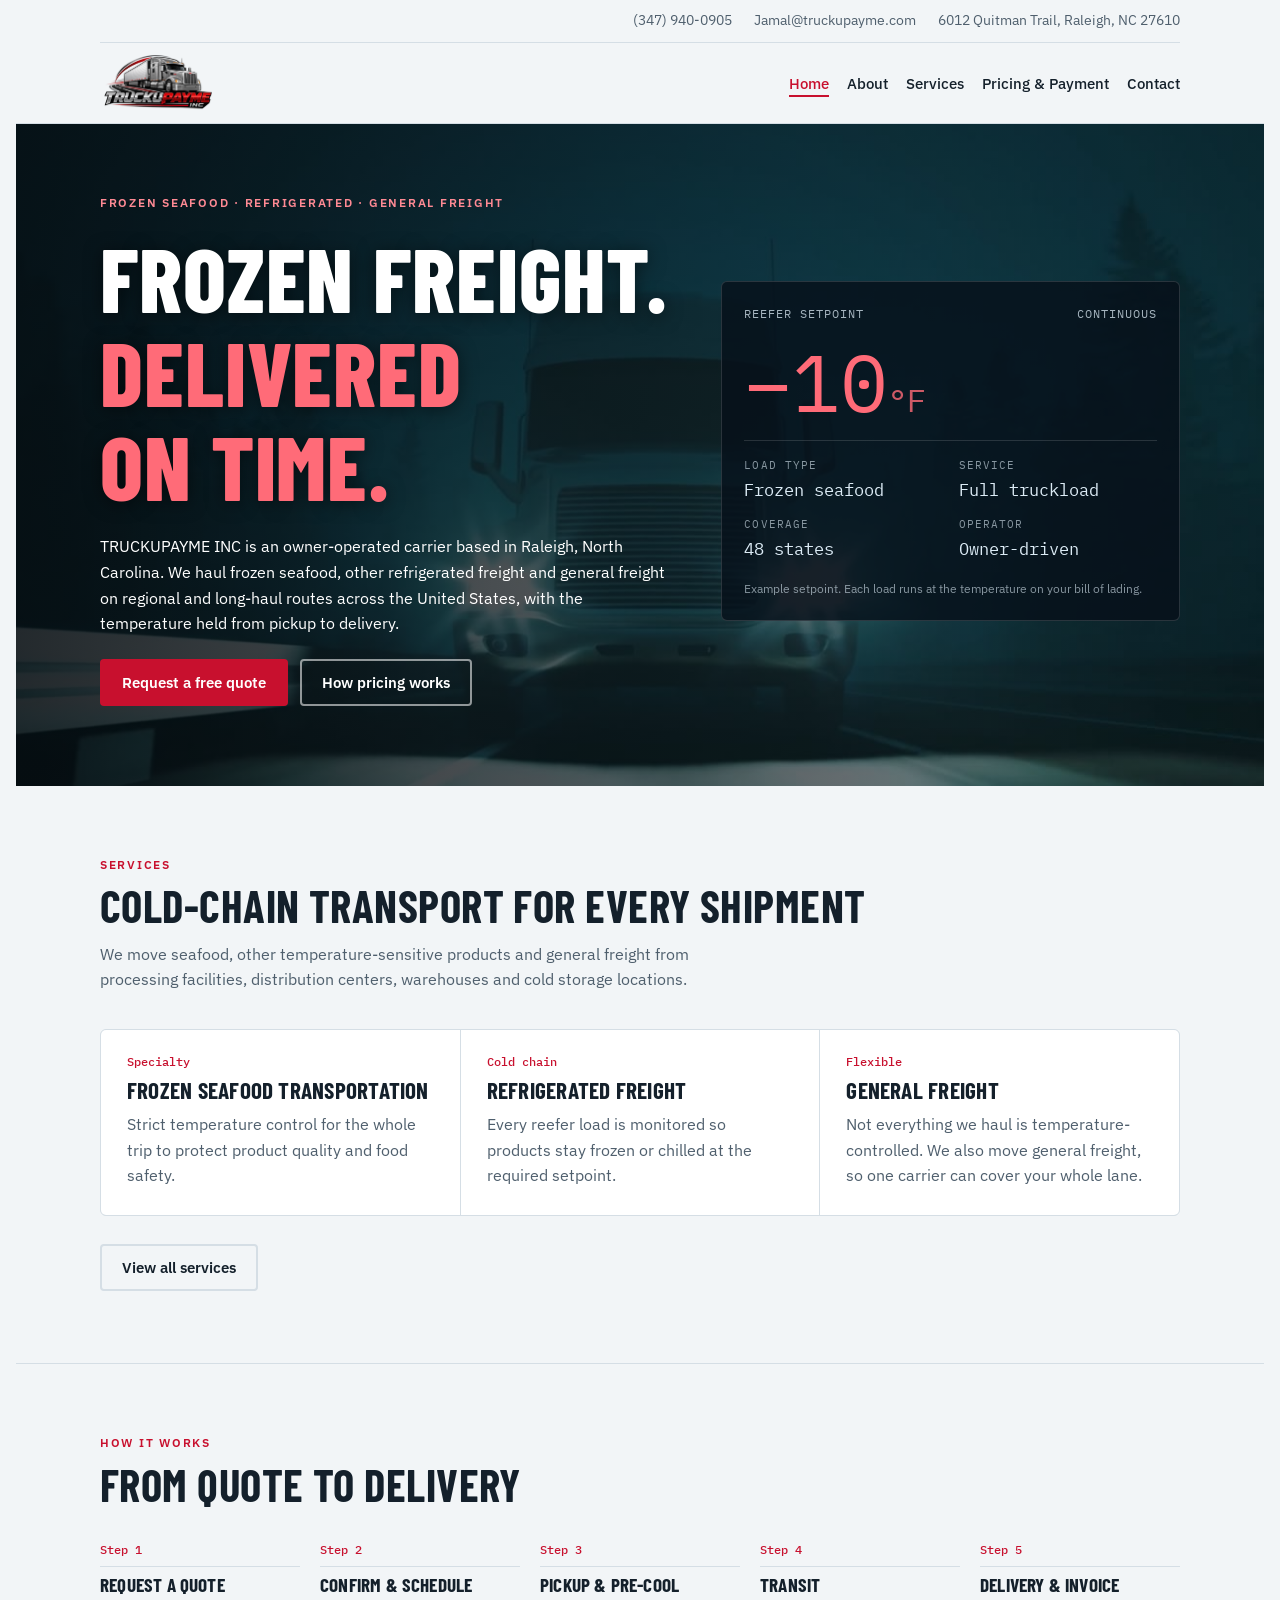
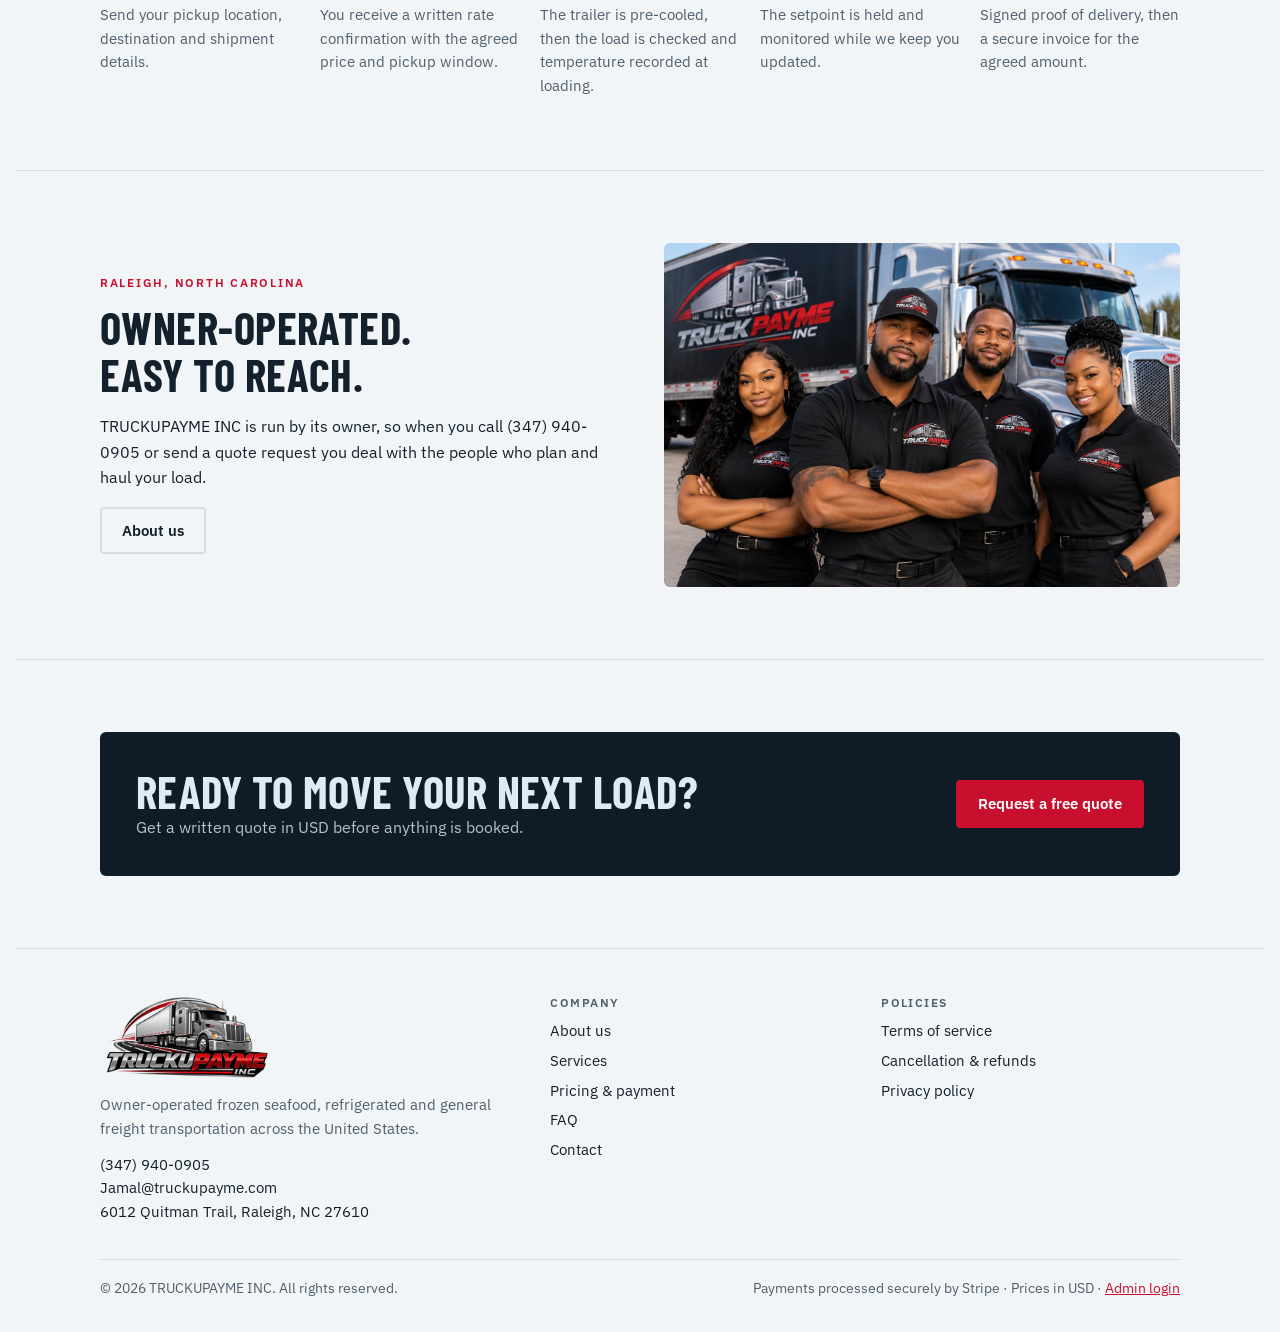
==== index.html @ 26da306a "first commit" ====
<!doctype html>
<html lang="en"><head><meta charset="utf-8"><meta name="viewport" content="width=device-width, initial-scale=1, viewport-fit=cover">
<title>TRUCKUPAYME INC</title>
<link rel="preconnect" href="https://fonts.googleapis.com"><link rel="preconnect" href="https://fonts.gstatic.com" crossorigin>
<link rel="stylesheet" href="https://fonts.googleapis.com/css2?family=Barlow+Condensed:wght@600;700;800&family=IBM+Plex+Sans:wght@400;500;600&family=IBM+Plex+Mono:wght@500&display=swap">
<link rel="stylesheet" href="styles.css">
<style>:root{padding-top:env(safe-area-inset-top,0px);padding-bottom:env(safe-area-inset-bottom,0px)}body{margin:0}img{max-width:100%}[hidden]{display:none!important}</style></head><body>
<div class="wrap topbar" aria-label="Contact details">
  <span>(347) 940-0905</span>
  <span>Jamal@truckupayme.com</span>
  <span>6012 Quitman Trail, Raleigh, NC 27610</span>
</div><header class="nav"><div class="wrap"><a class="brand" href="index.html" aria-label="TRUCKUPAYME INC home"><img class="logo" src="logo.png" alt="TRUCKUPAYME INC" width="900" height="451"></a><nav aria-label="Main"><a href="index.html" aria-current="page">Home</a><a href="about.html">About</a><a href="services.html">Services</a><a href="pricing.html">Pricing &amp; Payment</a><a href="contact.html">Contact</a></nav></div></header><main><section class="hero"><video class="herobg" autoplay muted loop playsinline preload="auto" poster="hero-poster.jpg" aria-hidden="true" tabindex="-1"><source src="hero.mp4" type="video/mp4"></video><div class="heroshade"></div>
  <div class="wrap">
    <div class="hero-copy">
      <span class="eyebrow">Frozen seafood · Refrigerated · General freight</span>
      <h1>Frozen freight. <em>Delivered on time.</em></h1>
      <p>TRUCKUPAYME INC is an owner-operated carrier based in Raleigh, North Carolina. We haul frozen seafood, other refrigerated freight and general freight on regional and long-haul routes across the United States, with the temperature held from pickup to delivery.</p>
      <div class="actions">
        <a class="btn btn-primary" href="contact.html">Request a free quote</a>
        <a class="btn btn-ghost" href="pricing.html">How pricing works</a>
      </div>
    </div>
    <aside class="reefer" aria-label="Example reefer unit readout">
      <div class="row"><span>Reefer setpoint</span><span>Continuous</span></div>
      <div class="temp">−10<span>°F</span></div>
      <dl>
        <div><dt>Load type</dt><dd>Frozen seafood</dd></div>
        <div><dt>Service</dt><dd>Full truckload</dd></div>
        <div><dt>Coverage</dt><dd>48 states</dd></div>
        <div><dt>Operator</dt><dd>Owner-driven</dd></div>
      </dl>
      <p class="note">Example setpoint. Each load runs at the temperature on your bill of lading.</p>
    </aside>
  </div>
</section><section >
  <div class="wrap">
    <div class="head">
      <span class="eyebrow">Services</span>
      <h2>Cold-chain transport for every shipment</h2>
      <p class="muted">We move seafood, other temperature-sensitive products and general freight from processing facilities, distribution centers, warehouses and cold storage locations.</p>
    </div>
    <div class="svc">
      <article><span class="tag">Specialty</span><h3>Frozen seafood transportation</h3><p class="muted">Strict temperature control for the whole trip to protect product quality and food safety.</p></article>
      <article><span class="tag">Cold chain</span><h3>Refrigerated freight</h3><p class="muted">Every reefer load is monitored so products stay frozen or chilled at the required setpoint.</p></article>
      <article><span class="tag">Flexible</span><h3>General freight</h3><p class="muted">Not everything we haul is temperature-controlled. We also move general freight, so one carrier can cover your whole lane.</p></article></div>
    <p class="more"><a class="btn btn-ghost" href="services.html">View all services</a></p>
</section><section id="process">
  <div class="wrap">
    <div class="head">
      <span class="eyebrow">How it works</span>
      <h2>From quote to delivery</h2>
    </div>
    <ol class="steps">
      <li><h3>Request a quote</h3><p>Send your pickup location, destination and shipment details.</p></li>
      <li><h3>Confirm &amp; schedule</h3><p>You receive a written rate confirmation with the agreed price and pickup window.</p></li>
      <li><h3>Pickup &amp; pre-cool</h3><p>The trailer is pre-cooled, then the load is checked and temperature recorded at loading.</p></li>
      <li><h3>Transit</h3><p>The setpoint is held and monitored while we keep you updated.</p></li>
      <li><h3>Delivery &amp; invoice</h3><p>Signed proof of delivery, then a secure invoice for the agreed amount.</p></li>
    </ol>
  </div>
</section><section><div class="wrap two aboutteam"><div class="prose"><span class="eyebrow">Raleigh, North Carolina</span><h2>Owner-operated. Easy to reach.</h2><p>TRUCKUPAYME INC is run by its owner, so when you call (347) 940-0905 or send a quote request you deal with the people who plan and haul your load.</p><p><a class="btn btn-ghost" href="about.html">About us</a></p></div><figure class="photo team"><img src="team.jpg" alt="Four people in TRUCKUPAYME INC shirts standing in front of the company Peterbilt and trailer" loading="lazy"></figure></div></section><section><div class="wrap"><div class="cta"><div><h2>Ready to move your next load?</h2><p>Get a written quote in USD before anything is booked.</p></div><a class="btn btn-primary" href="contact.html">Request a free quote</a></div></div></section></main><footer>
  <div class="wrap">
    <div class="foot">
      <div>
        <a class="brand" href="index.html" aria-label="TRUCKUPAYME INC home"><img class="logo" src="logo.png" alt="TRUCKUPAYME INC" width="900" height="451"></a>
        <p class="muted" style="margin-top:12px">Owner-operated frozen seafood, refrigerated and general freight transportation across the United States.</p>
        <p style="margin-top:12px">(347) 940-0905<br>Jamal@truckupayme.com<br>6012 Quitman Trail, Raleigh, NC 27610</p>
      </div>
      <div>
        <h4>Company</h4>
        <ul><li><a href="about.html">About us</a></li><li><a href="services.html">Services</a></li><li><a href="pricing.html">Pricing &amp; payment</a></li><li><a href="contact.html#faq">FAQ</a></li><li><a href="contact.html">Contact</a></li></ul>
      </div>
      <div>
        <h4>Policies</h4>
        <ul><li><a href="terms.html">Terms of service</a></li><li><a href="refunds.html">Cancellation &amp; refunds</a></li><li><a href="privacy.html">Privacy policy</a></li></ul>
      </div>
    </div>
    <div class="legal">
      <span>© 2026 TRUCKUPAYME INC. All rights reserved.</span>
      <span>Payments processed securely by Stripe · Prices in USD · <a href="admin.html">Admin login</a></span>
    </div>
  </div>
</footer><script src="site.js"></script></body></html>
---- styles.css ----
/* Layout: signage-style condensed headings, a reefer-unit temperature readout as the hero motif, calm single-column sections, policies in full at the foot */
:root{
  --bg:#F2F5F7; --surface:#FFFFFF; --fg:#14202B; --muted:#4F5F6D; --line:#D5DEE5;
  --frost:#C8102E; --frost-soft:#FBE7EA; --amber:#E08A00; --amber-ink:#FFFFFF; --btn:#C8102E;
  --panel:#0F1C27; --panel-fg:#DCEBF5; --readout:#FF6B78;
  --display:"Barlow Condensed","Arial Narrow",Impact,sans-serif;
  --body:"IBM Plex Sans",system-ui,-apple-system,"Segoe UI",sans-serif;
  --mono:"IBM Plex Mono",ui-monospace,Menlo,Consolas,monospace;
}
@media (prefers-color-scheme: dark){:root:not([data-theme="light"]){
  --bg:#0C151D; --surface:#13202B; --fg:#E4EDF3; --muted:#9AAEBD; --line:#23374A;
  --frost:#FF6B78; --frost-soft:#3A161C; --amber:#F2A12B; --amber-ink:#FFFFFF; --btn:#D61F3A;
  --panel:#07111A; --panel-fg:#DCEBF5; --readout:#FF6B78; color-scheme:dark}}
:root[data-theme="dark"]{
  --bg:#0C151D; --surface:#13202B; --fg:#E4EDF3; --muted:#9AAEBD; --line:#23374A;
  --frost:#FF6B78; --frost-soft:#3A161C; --amber:#F2A12B; --amber-ink:#FFFFFF; --btn:#D61F3A;
  --panel:#07111A; --panel-fg:#DCEBF5; --readout:#FF6B78; color-scheme:dark}
*{box-sizing:border-box}
html{scroll-behavior:smooth}
@media (prefers-reduced-motion:reduce){html{scroll-behavior:auto}}
body{background:var(--bg);color:var(--fg);font:16px/1.6 var(--body);padding-inline:16px}
.wrap{max-width:1080px;margin-inline:auto}
a{color:var(--frost)}
a:focus-visible,button:focus-visible,input:focus-visible,select:focus-visible,textarea:focus-visible{outline:3px solid var(--amber);outline-offset:2px}
h1,h2,h3{font-family:var(--display);text-transform:uppercase;letter-spacing:.01em;line-height:1.05;text-wrap:balance;margin:0}
h2{font-size:clamp(2rem,4.5vw,2.8rem)}
h3{font-size:1.45rem}
p{margin:0;max-width:65ch}
.eyebrow{font:600 .78rem/1 var(--body);letter-spacing:.14em;text-transform:uppercase;color:var(--frost)}
.muted{color:var(--muted)}

/* top bar */
.topbar{display:flex;flex-wrap:wrap;gap:6px 22px;justify-content:flex-end;font-size:.85rem;color:var(--muted);padding-block:10px;border-bottom:1px solid var(--line)}
header.nav{position:sticky;top:env(safe-area-inset-top,0px);z-index:5;background:var(--bg);border-bottom:1px solid var(--line)}
.nav .wrap{display:flex;align-items:center;justify-content:space-between;gap:16px;padding-block:12px;flex-wrap:wrap}
.brand{font:800 1.6rem/1 var(--display);letter-spacing:.02em;color:var(--fg);text-decoration:none;display:flex;align-items:baseline;gap:8px}
.brand small{font:600 .72rem/1 var(--body);letter-spacing:.14em;color:var(--muted)}
.nav nav{display:flex;flex-wrap:wrap;gap:4px 18px}
.nav nav a{color:var(--fg);text-decoration:none;font-weight:500;font-size:.95rem}
.nav nav a:hover{color:var(--frost)}

.btn{display:inline-flex;align-items:center;gap:8px;font:600 .95rem/1 var(--body);padding:14px 20px;border-radius:4px;text-decoration:none;border:2px solid transparent;cursor:pointer}
.btn-primary{background:var(--btn);color:var(--amber-ink)}
.btn-primary:hover{filter:brightness(1.06)}
.btn-ghost{border-color:var(--line);color:var(--fg);background:transparent}
.btn-ghost:hover{border-color:var(--frost)}

section{padding-block:72px;border-bottom:1px solid var(--line)}
section .head{display:grid;gap:12px;margin-bottom:36px}

/* hero */
.hero{padding-block:56px 64px}
.hero .wrap{display:grid;grid-template-columns:1.25fr 1fr;gap:48px;align-items:center}
.hero h1{font-size:clamp(3rem,8vw,5.6rem);font-weight:800}
.hero h1 em{font-style:normal;color:var(--frost)}
.hero-copy{display:grid;gap:22px;min-width:0}
.hero .actions{display:flex;flex-wrap:wrap;gap:12px}
.reefer{background:var(--panel);color:var(--panel-fg);border-radius:6px;padding:22px;display:grid;gap:18px;font-family:var(--mono);min-width:0}
.reefer .row{display:flex;justify-content:space-between;gap:12px;font-size:.78rem;letter-spacing:.08em;text-transform:uppercase;opacity:.75}
.reefer .temp{font-size:clamp(3.4rem,9vw,5rem);line-height:1;color:var(--readout);font-variant-numeric:tabular-nums}
.reefer .temp span{font-size:.4em;opacity:.8}
.reefer dl{display:grid;grid-template-columns:repeat(2,1fr);gap:12px 16px;margin:0;border-top:1px solid #ffffff22;padding-top:16px}
.reefer dt{font-size:.7rem;letter-spacing:.1em;text-transform:uppercase;opacity:.6}
.reefer dd{margin:2px 0 0;font-size:1.05rem}
.reefer .note{font:400 .75rem/1.4 var(--body);opacity:.6}

/* about */
.two{display:grid;grid-template-columns:1fr 1fr;gap:48px}
.two > *{min-width:0}
.checks{list-style:none;padding:0;margin:0;display:grid;gap:12px}
.checks li{display:grid;grid-template-columns:22px 1fr;gap:10px}
.checks li::before{content:"";width:12px;height:12px;margin-top:7px;border:2px solid var(--frost);transform:rotate(45deg)}
.prose{display:grid;gap:16px}
.pillars{display:grid;grid-template-columns:repeat(3,1fr);gap:24px;margin-top:48px}
.pillars div{display:grid;gap:8px;align-content:start;border-top:3px solid var(--frost);padding-top:14px}

/* services */
.svc{display:grid;grid-template-columns:repeat(3,1fr);gap:1px;background:var(--line);border:1px solid var(--line);border-radius:6px;overflow:hidden}
.svc article{background:var(--surface);padding:26px;display:grid;gap:10px;align-content:start}
.svc .tag{font:500 .75rem/1 var(--mono);color:var(--frost)}
.industries{display:grid;grid-template-columns:1fr 1fr;gap:24px;margin-top:40px}
.industries ul{margin:8px 0 0;padding-left:18px;display:grid;gap:4px}

/* process */
.steps{list-style:none;margin:0;padding:0;display:grid;grid-template-columns:repeat(5,1fr);gap:20px;counter-reset:s}
.steps li{counter-increment:s;display:grid;gap:8px;align-content:start}
.steps li::before{content:"Step " counter(s);font:500 .75rem/1 var(--mono);color:var(--frost);border-bottom:1px solid var(--line);padding-bottom:10px}
.steps h3{font-size:1.2rem}
.steps p{font-size:.93rem;color:var(--muted)}

/* pricing */
.price-grid{display:grid;grid-template-columns:1.1fr 1fr;gap:40px}
.price-grid > *{min-width:0}
.factors{background:var(--surface);border:1px solid var(--line);border-radius:6px;padding:24px;display:grid;gap:14px}
.factors table{width:100%;border-collapse:collapse;font-size:.95rem}
.factors td{padding:9px 0;border-bottom:1px solid var(--line);vertical-align:top}
.factors td:first-child{font-weight:600;padding-right:16px;white-space:nowrap}
.paybox{background:var(--frost-soft);border-radius:6px;padding:24px;display:grid;gap:12px;align-content:start}

/* contact */
.contact-grid{display:grid;grid-template-columns:1fr 1.2fr;gap:40px}
.contact-grid > *{min-width:0}
.info{display:grid;gap:18px;align-content:start}
.info dl{margin:0;display:grid;gap:14px}
.info dt{font:600 .75rem/1 var(--body);letter-spacing:.12em;text-transform:uppercase;color:var(--muted)}
.info dd{margin:4px 0 0;font-size:1.05rem;overflow-wrap:anywhere}
.copy{font:500 .75rem/1 var(--body);margin-left:8px;padding:5px 8px;border:1px solid var(--line);background:transparent;color:var(--fg);border-radius:3px;cursor:pointer}
form{background:var(--surface);border:1px solid var(--line);border-radius:6px;padding:26px;display:grid;gap:14px}
.fields{display:grid;grid-template-columns:1fr 1fr;gap:14px}
label{display:grid;gap:6px;font-size:.85rem;font-weight:600}
input,select,textarea{font:inherit;font-weight:400;padding:11px 12px;border:1px solid var(--line);border-radius:4px;background:var(--bg);color:var(--fg);width:100%}
textarea{min-height:110px;resize:vertical}
.full{grid-column:1/-1}
.formnote{font-size:.85rem;color:var(--muted)}
.result{background:var(--frost-soft);border-radius:4px;padding:14px;font-size:.92rem;display:grid;gap:10px}
.result pre{margin:0;white-space:pre-wrap;font:.85rem/1.5 var(--mono);overflow-wrap:anywhere}

/* faq */
.faq{display:grid;gap:0;border-top:1px solid var(--line)}
.faq details{border-bottom:1px solid var(--line);padding-block:16px}
.faq summary{cursor:pointer;font-weight:600;font-size:1.05rem}
.faq details p{margin-top:10px;color:var(--muted)}

/* policies */
.policies{display:grid;gap:56px}
.policy{display:grid;gap:14px;scroll-margin-top:90px}
.policy h3{font-size:1.8rem}
.policy h4{margin:10px 0 0;font-size:1rem}
.policy p,.policy li{color:var(--fg);max-width:72ch}
.policy ul{margin:0;padding-left:20px;display:grid;gap:6px}
.updated{font:500 .8rem/1 var(--mono);color:var(--muted)}

footer{padding-block:48px 32px;font-size:.92rem}
.foot{display:grid;grid-template-columns:1.4fr 1fr 1fr;gap:32px}
.foot > *{min-width:0}
.foot ul{list-style:none;margin:10px 0 0;padding:0;display:grid;gap:6px}
.foot h4{margin:0;font:600 .75rem/1 var(--body);letter-spacing:.12em;text-transform:uppercase;color:var(--muted)}
.foot a{color:var(--fg);text-decoration:none}
.foot a:hover{color:var(--frost)}
.legal{margin-top:36px;padding-top:18px;border-top:1px solid var(--line);display:flex;flex-wrap:wrap;gap:8px 24px;justify-content:space-between;color:var(--muted);font-size:.85rem}

@media (max-width:900px){
  .hero .wrap,.two,.price-grid,.contact-grid{grid-template-columns:1fr}
  .svc{grid-template-columns:1fr 1fr}
  .steps{grid-template-columns:1fr 1fr}
  .foot{grid-template-columns:1fr 1fr}
}
@media (max-width:600px){
  .svc,.pillars,.industries,.fields,.steps,.foot{grid-template-columns:1fr}
  section{padding-block:52px}
  .topbar{justify-content:flex-start}
  .factors td:first-child{white-space:normal}
}

.pagehead{padding-block:56px 40px}
.pagehead h1{font-size:clamp(2.6rem,7vw,4.4rem);font-weight:800}
.pagehead .wrap{display:grid;gap:14px}
.crumb{font:500 .8rem/1 var(--mono);color:var(--muted)}
.crumb a{color:var(--muted)}
.nav nav a[aria-current="page"]{color:var(--frost);text-decoration:underline;text-underline-offset:6px;text-decoration-thickness:2px}
.cta{background:var(--panel);color:var(--panel-fg);border-radius:6px;padding:36px;display:flex;flex-wrap:wrap;gap:20px;align-items:center;justify-content:space-between}
.cta p{opacity:.8}
.more{margin-top:28px}

.brand{display:block;line-height:0}
.nav .brand .logo{height:56px;width:auto;display:block}
.foot .brand .logo{height:84px;width:auto;display:block}
.logo-feature{width:100%;max-width:340px;height:auto;display:block;margin-bottom:6px}
@media (max-width:600px){.nav .brand .logo{height:46px}}

.pagehead .wrap{grid-template-columns:1.1fr 1fr;gap:40px;align-items:center}
.pagehead .txt{display:grid;gap:14px;min-width:0}
.headimg{width:100%;height:auto;aspect-ratio:7/3;object-fit:cover;border-radius:6px;display:block;border:1px solid var(--line)}
.band{padding-block:0 8px;border-bottom:0}
.photo{margin:0;display:grid;gap:10px;min-width:0}
.photo img{width:100%;height:auto;display:block;border-radius:6px}
.photo figcaption{font-size:.88rem;color:var(--muted)}
.photo.rig img{background:#fff;border:1px solid var(--line)}
.aboutteam{align-items:center}
@media (max-width:900px){.pagehead .wrap{grid-template-columns:1fr}}

.hero{position:relative;overflow:hidden;isolation:isolate;background:#06161c url(hero-poster.jpg) center/cover no-repeat;color:#fff;padding-block:72px 80px;border-bottom:0}
.hero .herobg{position:absolute;inset:0;width:100%;height:100%;object-fit:cover;z-index:-2}
.hero .heroshade{position:absolute;inset:0;z-index:-1;background:linear-gradient(90deg,rgba(5,12,16,.88) 0%,rgba(5,12,16,.7) 45%,rgba(5,12,16,.45) 100%)}
.hero .eyebrow{color:#FF8A94}
.hero h1{color:#fff;text-shadow:0 2px 18px rgba(0,0,0,.5)}
.hero h1 em{color:#FF6B78}
.hero .btn-ghost{color:#fff;border-color:rgba(255,255,255,.55)}
.hero .btn-ghost:hover{border-color:#fff}
.hero .reefer{background:rgba(7,17,26,.82);border:1px solid rgba(255,255,255,.14)}
@media (max-width:900px){.hero .heroshade{background:rgba(5,12,16,.75)}}
@media (prefers-reduced-motion:reduce){.hero .herobg{display:none}}
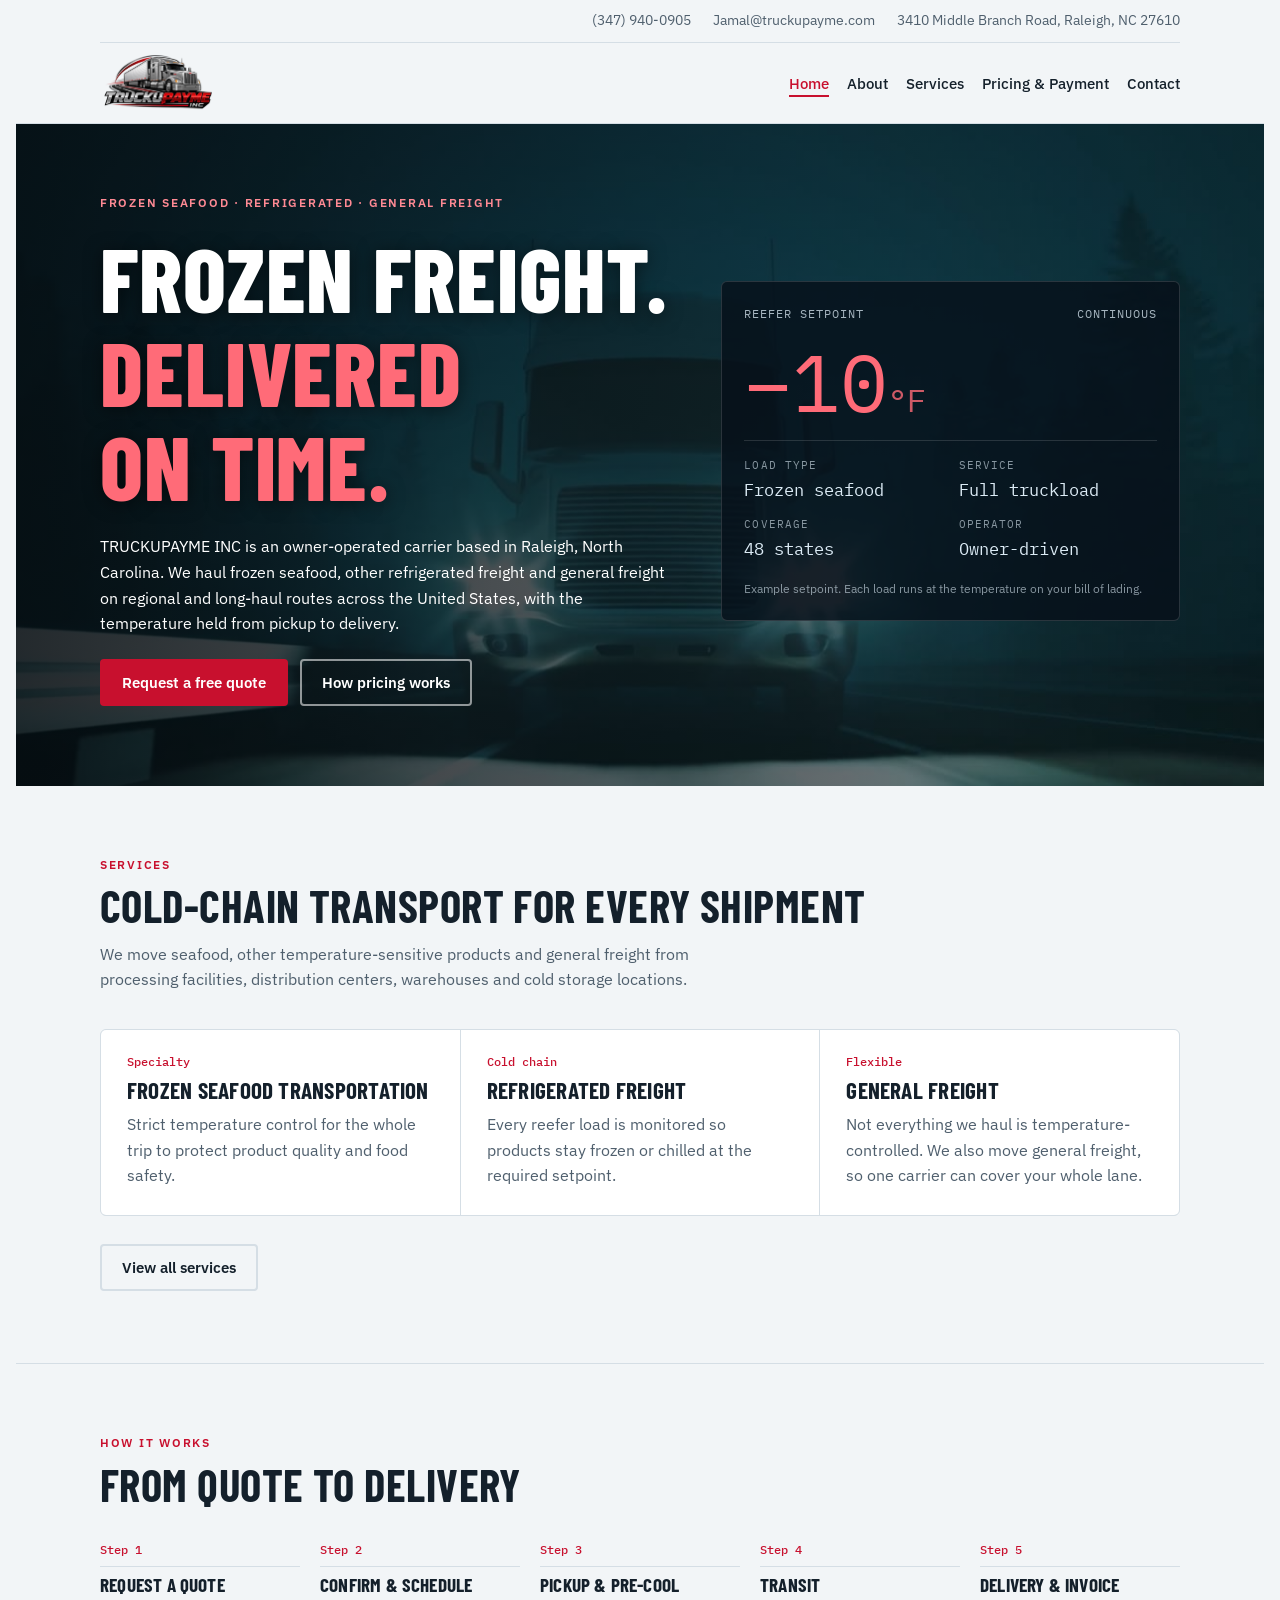
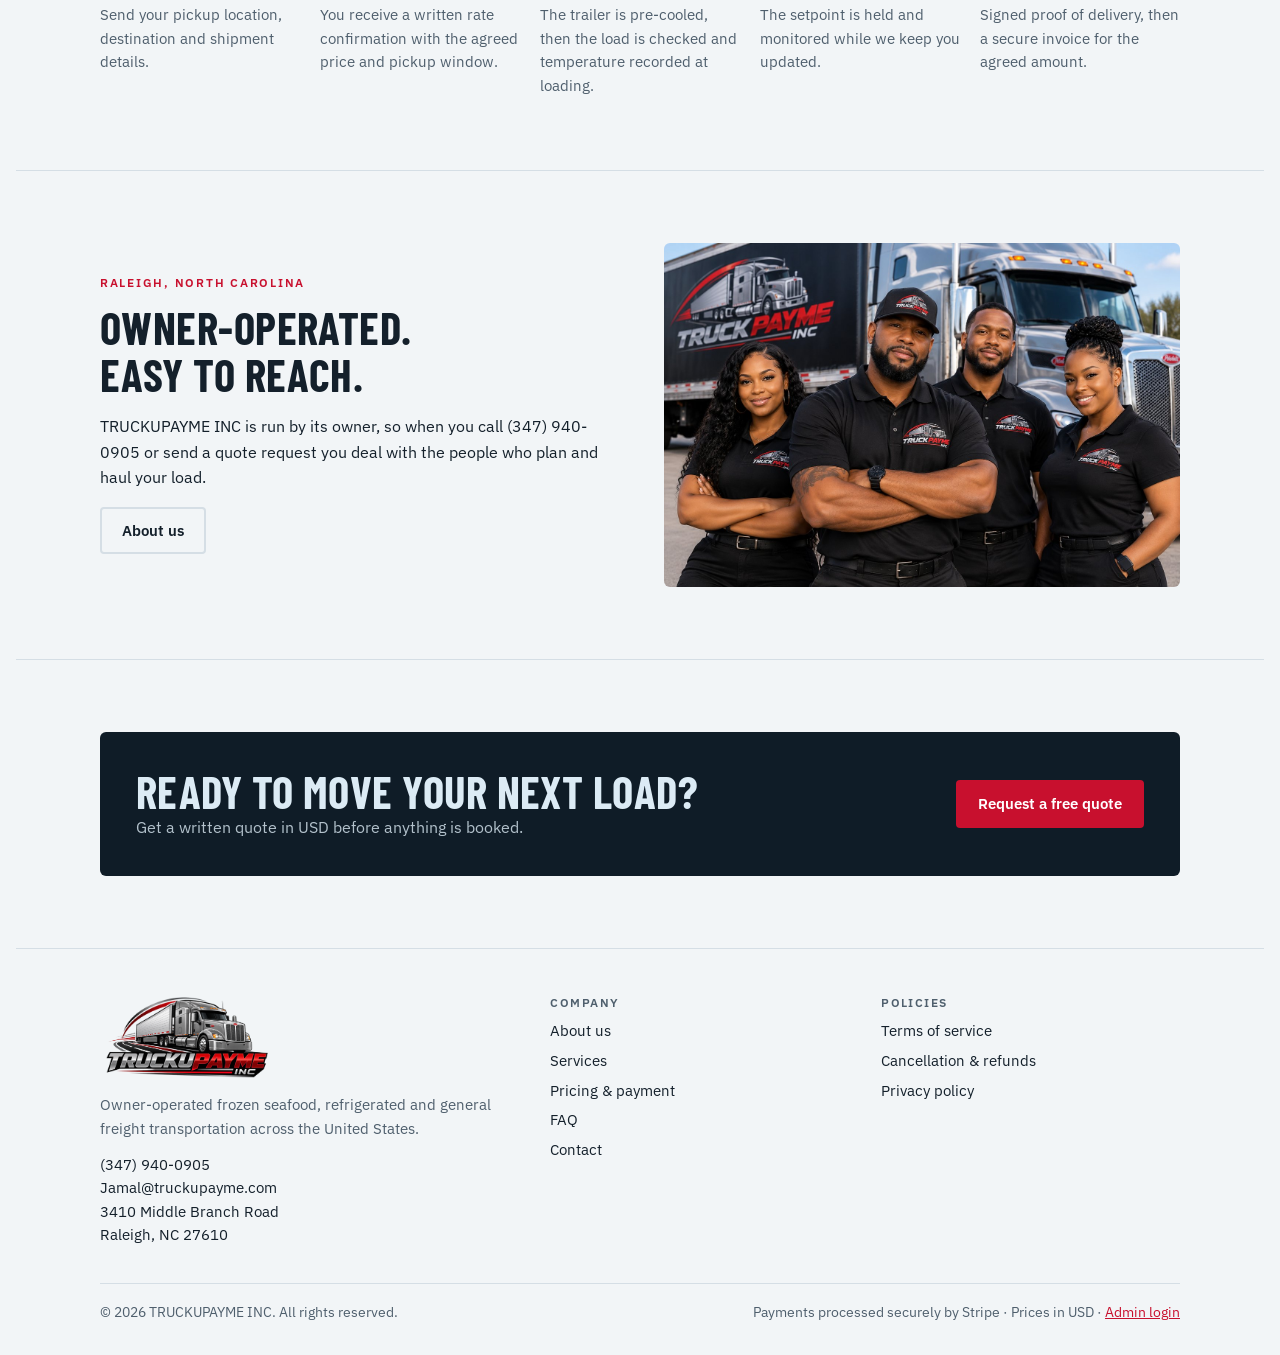
==== commit d07db36c: "Add LivvFX broker link to Live Capital header" ====
--- a/index.html
+++ b/index.html
@@ -8,7 +8,7 @@
 <div class="wrap topbar" aria-label="Contact details">
   <span>(347) 940-0905</span>
   <span>Jamal@truckupayme.com</span>
-  <span>6012 Quitman Trail, Raleigh, NC 27610</span>
+  <span>3410 Middle Branch Road, Raleigh, NC 27610</span>
 </div><header class="nav"><div class="wrap"><a class="brand" href="index.html" aria-label="TRUCKUPAYME INC home"><img class="logo" src="logo.png" alt="TRUCKUPAYME INC" width="900" height="451"></a><nav aria-label="Main"><a href="index.html" aria-current="page">Home</a><a href="about.html">About</a><a href="services.html">Services</a><a href="pricing.html">Pricing &amp; Payment</a><a href="contact.html">Contact</a></nav></div></header><main><section class="hero"><video class="herobg" autoplay muted loop playsinline preload="auto" poster="hero-poster.jpg" aria-hidden="true" tabindex="-1"><source src="hero.mp4" type="video/mp4"></video><div class="heroshade"></div>
   <div class="wrap">
     <div class="hero-copy">
@@ -64,7 +64,7 @@
       <div>
         <a class="brand" href="index.html" aria-label="TRUCKUPAYME INC home"><img class="logo" src="logo.png" alt="TRUCKUPAYME INC" width="900" height="451"></a>
         <p class="muted" style="margin-top:12px">Owner-operated frozen seafood, refrigerated and general freight transportation across the United States.</p>
-        <p style="margin-top:12px">(347) 940-0905<br>Jamal@truckupayme.com<br>6012 Quitman Trail, Raleigh, NC 27610</p>
+        <p style="margin-top:12px">(347) 940-0905<br>Jamal@truckupayme.com<br>3410 Middle Branch Road<br>Raleigh, NC 27610</p>
       </div>
       <div>
         <h4>Company</h4>
